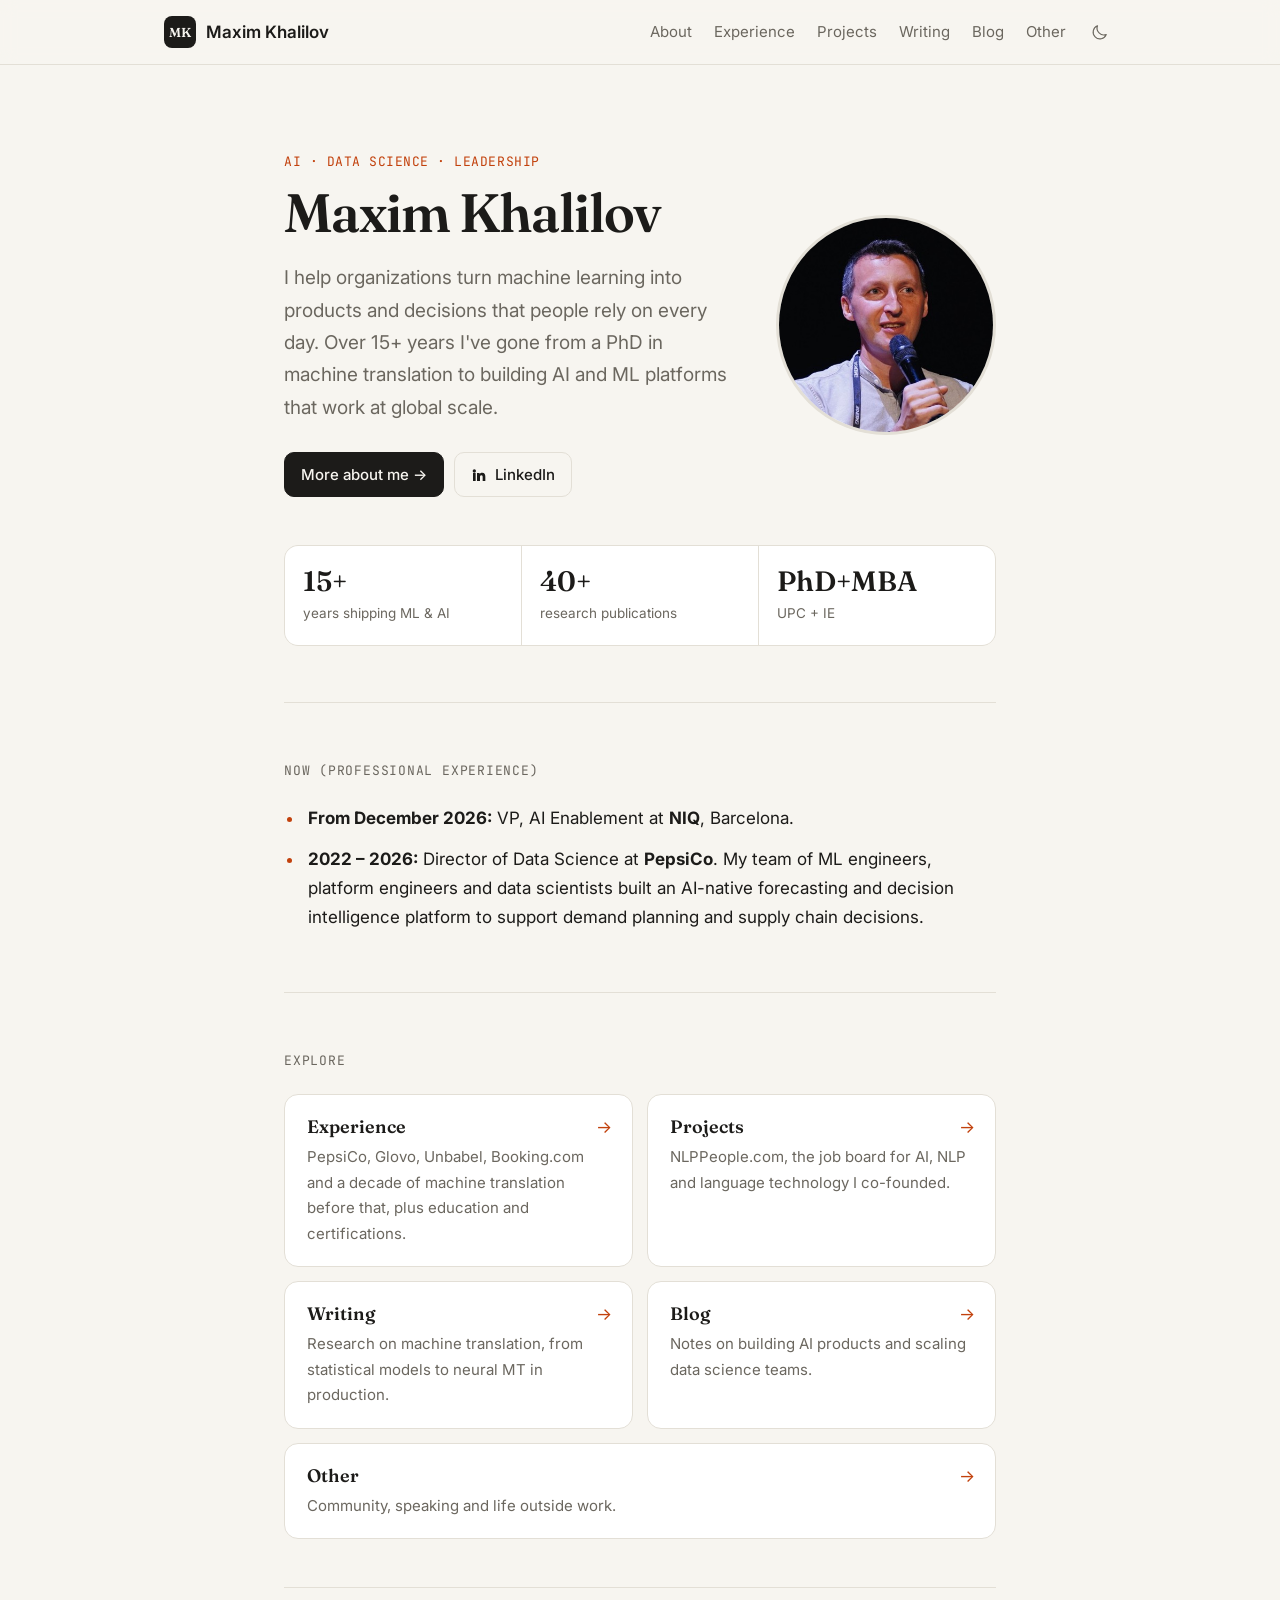
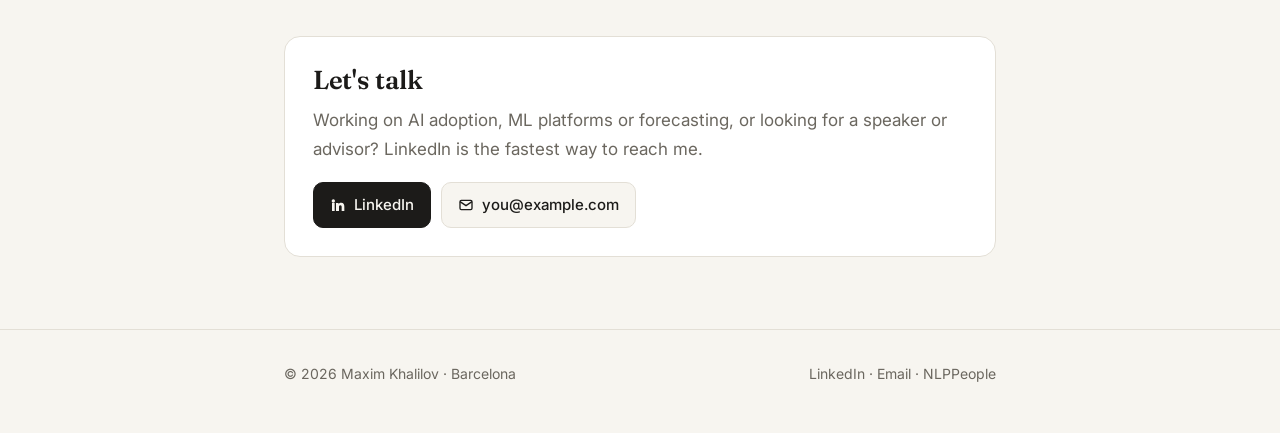
==== index.html @ 188ef1f5 "Add Blog page with menu link and home card Co-Authored-By: Claude Opus 5.5 <noreply@anthropic.com>" ====
<!DOCTYPE html>
<html lang="en">
<head>
<meta charset="utf-8">
<meta name="viewport" content="width=device-width, initial-scale=1">
<title>Maxim Khalilov | AI & Data Science</title>
<meta name="description" content="Maxim Khalilov, AI & Data Science executive in Barcelona.">
<meta property="og:title" content="Maxim Khalilov | AI & Data Science">
<meta property="og:description" content="Maxim Khalilov, AI & Data Science executive in Barcelona.">
<link rel="preconnect" href="https://fonts.googleapis.com">
<link rel="preconnect" href="https://fonts.gstatic.com" crossorigin>
<link href="https://fonts.googleapis.com/css2?family=Fraunces:ital,opsz,wght@0,9..144,400;0,9..144,600;1,9..144,400&family=Inter:wght@400;500;600&family=JetBrains+Mono&display=swap" rel="stylesheet">
<script>(function(){var p=null;try{p=localStorage.getItem("theme")}catch(e){}var d=p?p==="dark":matchMedia("(prefers-color-scheme: dark)").matches;document.documentElement.dataset.theme=d?"dark":"light"})();</script>
<link rel="stylesheet" href="style.css">
</head>
<body>
<header>
  <div class="bar">
    <a class="logo" href="index.html"><span class="mark">MK</span><span>Maxim Khalilov</span></a>
    <nav><a href="about.html">About</a><a href="experience.html">Experience</a><a href="projects.html">Projects</a><a href="writing.html">Writing</a><a href="blog.html">Blog</a><a href="other.html">Other</a></nav>
    <div class="tools">
      <button class="theme-toggle" type="button" aria-label="Switch to dark mode" title="Switch to dark mode"><svg class="moon" viewBox="0 0 24 24" width="18" height="18" aria-hidden="true"><path d="M20.3 15.3A9 9 0 0 1 8.7 3.7a9 9 0 1 0 11.6 11.6Z" fill="none" stroke="currentColor" stroke-width="1.5" stroke-linejoin="round"/></svg><svg class="sun" viewBox="0 0 24 24" width="18" height="18" aria-hidden="true"><circle cx="12" cy="12" r="4" fill="none" stroke="currentColor" stroke-width="1.5"/><path d="M12 2v2m0 16v2M2 12h2m16 0h2M4.93 4.93l1.41 1.41m11.32 11.32 1.41 1.41m0-14.14-1.41 1.41M6.34 17.66l-1.41 1.41" stroke="currentColor" stroke-width="1.5" stroke-linecap="round"/></svg></button>
      <button class="menu" aria-label="Menu" onclick="document.body.classList.toggle('open')">☰</button>
    </div>
  </div>
</header>
<main class="wrap">

<div class="hero home">
  <img class="hero-photo" src="me.jpg" alt="Maxim Khalilov speaking on stage" width="400" height="400">
  <div>
  <div class="eyebrow">AI · Data Science · Leadership</div>
  <h1>Maxim Khalilov</h1>
  <p class="lede">I help organizations turn machine learning into products and decisions that people rely on every day. Over 15+ years I've gone from a PhD in machine translation to building AI and ML platforms that work at global scale.</p>
  <div class="links" style="margin-top:28px">
    <a class="btn primary" href="about.html">More about me →</a>
    <a class="btn" href="https://www.linkedin.com/in/maximkhalilov/"><svg viewBox="0 0 24 24" fill="currentColor"><path d="M4.98 3.5a2.5 2.5 0 1 1 0 5 2.5 2.5 0 0 1 0-5zM3 9h4v12H3zM9 9h3.8v1.7h.1c.5-1 1.8-2 3.8-2 4 0 4.8 2.6 4.8 6V21h-4v-5.5c0-1.3 0-3-1.9-3s-2.1 1.4-2.1 2.9V21H9z"/></svg>LinkedIn</a>
  </div>
  </div>
</div>

<div class="stats trio">
  <div><b>15+</b><span>years shipping ML &amp; AI</span></div>
  <div><b>40+</b><span>research publications</span></div>
  <div><b>PhD+MBA</b><span>UPC + IE</span></div>
</div>

<section>
  <h2><span class="n">Now (professional experience)</span></h2>
  <ul class="now">
    <li><strong>From December 2026:</strong> VP, AI Enablement at <strong>NIQ</strong>, Barcelona.</li>
    <li><strong>2022 – 2026:</strong> Director of Data Science at <strong>PepsiCo</strong>. My team of ML engineers, platform engineers and data scientists built an AI-native forecasting and decision intelligence platform to support demand planning and supply chain decisions.</li>
  </ul>
</section>

<section>
  <h2><span class="n">Explore</span></h2>
  <div class="cards">
    <a class="card" href="experience.html"><h3>Experience</h3><p>PepsiCo, Glovo, Unbabel, Booking.com and a decade of machine translation before that, plus education and certifications.</p><span>→</span></a>
    <a class="card" href="projects.html"><h3>Projects</h3><p>NLPPeople.com, the job board for AI, NLP and language technology I co-founded.</p><span>→</span></a>
    <a class="card" href="writing.html"><h3>Writing</h3><p>Research on machine translation, from statistical models to neural MT in production.</p><span>→</span></a>
    <a class="card" href="blog.html"><h3>Blog</h3><p>Notes on building AI products and scaling data science teams.</p><span>→</span></a>
    <a class="card" href="other.html"><h3>Other</h3><p>Community, speaking and life outside work.</p><span>→</span></a>
  </div>
</section>

<section>
  <div class="cta">
    <h2>Let's talk</h2>
    <p>Working on AI adoption, ML platforms or forecasting, or looking for a speaker or advisor? LinkedIn is the fastest way to reach me.</p>
    <div class="links">
      <a class="btn primary" href="https://www.linkedin.com/in/maximkhalilov/"><svg viewBox="0 0 24 24" fill="currentColor"><path d="M4.98 3.5a2.5 2.5 0 1 1 0 5 2.5 2.5 0 0 1 0-5zM3 9h4v12H3zM9 9h3.8v1.7h.1c.5-1 1.8-2 3.8-2 4 0 4.8 2.6 4.8 6V21h-4v-5.5c0-1.3 0-3-1.9-3s-2.1 1.4-2.1 2.9V21H9z"/></svg>LinkedIn</a>
      <a class="btn" href="mailto:you@example.com"><svg viewBox="0 0 24 24" fill="none" stroke="currentColor" stroke-width="2"><rect x="3" y="5" width="18" height="14" rx="2"/><path d="m3 7 9 6 9-6"/></svg>you@example.com</a>
    </div>
  </div>
</section>

</main>
<footer>
  <div class="wrap foot">
    <span>© 2026 Maxim Khalilov · Barcelona</span>
    <span><a href="https://www.linkedin.com/in/maximkhalilov/">LinkedIn</a> · <a href="mailto:you@example.com">Email</a> · <a href="https://www.nlppeople.com/">NLPPeople</a></span>
  </div>
</footer>
<script src="theme.js"></script>
</body>
</html>
---- style.css ----
:root{
  --bg:#f7f5f0; --ink:#1c1b19; --muted:#6b675f; --line:#e3dfd6;
  --accent:#c2410c; --card:#ffffff;
  --serif:"Fraunces",Georgia,serif; --sans:"Inter",system-ui,sans-serif; --mono:"JetBrains Mono",ui-monospace,monospace;
}
/* dark theme: explicit choice via data-theme, system setting as no-JS fallback */
:root[data-theme="dark"]{ --bg:#141412; --ink:#ece9e2; --muted:#9b968c; --line:#2b2a26; --accent:#fb923c; --card:#1c1b19; }
@media (prefers-color-scheme:dark){
  :root:not([data-theme]){ --bg:#141412; --ink:#ece9e2; --muted:#9b968c; --line:#2b2a26; --accent:#fb923c; --card:#1c1b19; }
}
*{box-sizing:border-box}
body{margin:0;background:var(--bg);color:var(--ink);font:17px/1.7 var(--sans);-webkit-font-smoothing:antialiased}
a{color:inherit;text-decoration-color:var(--accent);text-underline-offset:3px;text-decoration-thickness:1.5px}
a:hover{color:var(--accent)}
.wrap{max-width:760px;margin:0 auto;padding:0 24px}

/* header */
header{position:sticky;top:0;z-index:5;background:color-mix(in srgb,var(--bg) 88%,transparent);backdrop-filter:blur(8px);border-bottom:1px solid var(--line)}
.bar{display:flex;align-items:center;justify-content:space-between;height:64px;max-width:1000px;margin:0 auto;padding:0 24px}
.logo{display:flex;align-items:center;gap:10px;text-decoration:none;font-weight:600}
.mark{width:32px;height:32px;border-radius:8px;background:var(--ink);color:var(--bg);display:grid;place-items:center;font:600 13px var(--serif)}
nav{display:flex;gap:22px;font-size:15px}
nav a{text-decoration:none;color:var(--muted)}
nav a:hover,nav a[aria-current]{color:var(--ink)}
nav a[aria-current]{text-decoration:underline;text-decoration-color:var(--accent)}
.bar nav{margin-left:auto}
.tools{display:flex;align-items:center;gap:8px;margin-left:18px}
.theme-toggle{width:32px;height:32px;display:grid;place-items:center;padding:0;background:none;border:0;color:var(--muted);cursor:pointer;visibility:hidden;-webkit-tap-highlight-color:transparent}
.has-js .theme-toggle{visibility:visible}
.theme-toggle:hover{color:var(--ink)}
.theme-toggle .sun{display:none}
[data-theme="dark"] .theme-toggle .sun{display:block}
[data-theme="dark"] .theme-toggle .moon{display:none}
.menu{display:none;background:none;border:1px solid var(--line);border-radius:8px;color:var(--ink);font-size:18px;padding:2px 10px;cursor:pointer}
@media (max-width:760px){
  .menu{display:block}
  .tools{margin-left:auto}
  nav{display:none;position:absolute;top:64px;left:0;right:0;flex-direction:column;gap:0;background:var(--bg);border-bottom:1px solid var(--line);padding:8px 24px 16px}
  nav a{padding:8px 0}
  body.open nav{display:flex}
}

/* hero */
.hero{padding:88px 0 48px}
.hero.small{padding:72px 0 24px}
.eyebrow{font:13px var(--mono);color:var(--accent);letter-spacing:.04em;text-transform:uppercase}
h1{font:600 clamp(36px,6vw,54px)/1.08 var(--serif);letter-spacing:-.02em;margin:14px 0 20px}
h1 em{font-style:italic;font-weight:400;color:var(--accent)}
.hero.home{display:grid;grid-template-columns:1fr 220px;gap:48px;align-items:center}
.hero.home > div{grid-row:1}
.hero-photo{grid-column:2;grid-row:1;width:220px;height:220px;border-radius:50%;object-fit:cover;border:3px solid var(--line)}
@media (max-width:720px){
  .hero.home{grid-template-columns:1fr;gap:24px;padding-top:48px}
  .hero.home > div{grid-row:2}
  .hero-photo{grid-column:1;width:140px;height:140px}
}
.lede{font-size:19px;color:var(--muted);max-width:580px;margin:0}

section{padding:48px 0;border-top:1px solid var(--line)}
section.first{border-top:0;padding-top:16px}
h2{font:600 26px/1.2 var(--serif);margin:0 0 22px;letter-spacing:-.01em}
h2 .n{font:13px var(--mono);color:var(--muted);text-transform:uppercase;letter-spacing:.06em}
.sub{font-size:14.5px;color:var(--muted)}
.prose p{margin:0 0 16px}
.note{font:12px var(--mono);color:var(--muted);margin:18px 0 0}

/* stats */
.stats{display:grid;grid-template-columns:repeat(4,1fr);gap:1px;background:var(--line);border:1px solid var(--line);border-radius:14px;overflow:hidden;margin-bottom:56px}
.stats div{background:var(--card);padding:18px}
.stats b{display:block;font:600 28px var(--serif)}
.stats span{font-size:13.5px;color:var(--muted)}
.stats.compact{grid-template-columns:repeat(3,1fr);margin:24px 0}
.stats.trio{grid-template-columns:repeat(3,1fr)}
@media (max-width:620px){ .stats{grid-template-columns:repeat(2,1fr)} .stats.compact{grid-template-columns:1fr 1fr 1fr} .stats.compact b{font-size:22px} .stats.trio{grid-template-columns:1fr 1fr 1fr} .stats.trio b{font-size:22px} }

.now{margin:0;padding-left:1.2em}
.now li{margin:0 0 12px;padding-left:.2em}
.now li::marker{color:var(--accent)}

/* cards */
.cards{display:grid;grid-template-columns:1fr 1fr;gap:14px}
.card{position:relative;display:block;text-decoration:none;background:var(--card);border:1px solid var(--line);border-radius:14px;padding:20px 22px;transition:border-color .15s,transform .15s}
.card:hover{border-color:var(--accent);transform:translateY(-2px);color:inherit}
.card h3{margin:0 0 6px;font:600 18px var(--serif)}
.card p{margin:0;color:var(--muted);font-size:15px}
.card span{position:absolute;top:18px;right:20px;color:var(--accent)}
.cards > .card:last-child:nth-child(odd){grid-column:1/-1}
@media (max-width:620px){ .cards{grid-template-columns:1fr} }

/* quotes */
.quotes{display:grid;gap:16px}
blockquote{margin:0;padding:4px 0 4px 20px;border-left:3px solid var(--accent);font:400 19px/1.5 var(--serif);font-style:italic}
cite{display:block;margin-top:8px;font:13px var(--sans);font-style:normal;color:var(--muted)}

/* about */
.about{display:grid;grid-template-columns:160px 1fr;gap:36px;align-items:start}
.portrait{width:160px;aspect-ratio:1;border-radius:16px;background:linear-gradient(135deg,var(--accent),#7c2d12);display:grid;place-items:center;color:#fff;font:600 48px var(--serif);overflow:hidden}
.portrait img{width:100%;height:100%;object-fit:cover}
@media (max-width:620px){ .about{grid-template-columns:1fr} }
.chips{display:flex;flex-wrap:wrap;gap:8px}
.chips span{font-size:14px;border:1px solid var(--line);background:var(--card);border-radius:999px;padding:5px 13px}

/* timeline list */
.list{list-style:none;padding:0;margin:0}
.list li{display:grid;grid-template-columns:130px 1fr;gap:22px;padding:18px 0;border-bottom:1px dashed var(--line)}
.list li:last-child{border-bottom:0}
.list .meta{font:13px/1.9 var(--mono);color:var(--muted)}
.list h3{font:600 17px/1.4 var(--sans);margin:0 0 2px}
.list p{margin:6px 0 0;color:var(--muted);font-size:15.5px}
@media (max-width:620px){ .list li{grid-template-columns:1fr;gap:2px} }

/* project */
.project{background:var(--card);border:1px solid var(--line);border-radius:18px;padding:28px}
.project-top{display:flex;align-items:center;gap:16px;flex-wrap:wrap;margin-bottom:20px}
.plogo{width:56px;height:56px;border-radius:12px;background:var(--ink);color:var(--bg);display:grid;place-items:center;font:600 15px var(--mono)}
.project .stats{margin:20px 0 24px}
.project .stats div{background:var(--bg)}
.pill{display:inline-flex;align-items:center;gap:7px;font:12px var(--mono);text-transform:uppercase;letter-spacing:.05em;color:var(--accent);border:1px solid color-mix(in srgb,var(--accent) 40%,transparent);border-radius:999px;padding:4px 12px}
.pill::before{content:"";width:6px;height:6px;border-radius:50%;background:var(--accent)}
.grid3{display:grid;grid-template-columns:repeat(3,1fr);gap:20px}
.grid3 h3{font:600 16px var(--sans);margin:0 0 6px}
.grid3 p{margin:0;font-size:14.5px;color:var(--muted)}
@media (max-width:680px){ .grid3{grid-template-columns:1fr} }
.placeholder{border:1.5px dashed var(--line);border-radius:14px;padding:22px;text-align:center;color:var(--muted);font-size:15px}

/* certs */
.certs{display:grid;grid-template-columns:1fr 1fr;gap:14px}
.cert{display:flex;gap:14px;align-items:center;background:var(--card);border:1px solid var(--line);border-radius:14px;padding:16px}
.cert h3{margin:0;font:600 15.5px/1.35 var(--sans)}
.cert p{margin:2px 0 0;font-size:13.5px;color:var(--muted)}
.issuer{flex:none;width:46px;height:46px;border-radius:10px;display:grid;place-items:center;font:600 12px var(--mono);background:var(--line);color:var(--ink)}
.issuer.aws{background:#232f3e;color:#ff9900}
.issuer.gcp{background:#e8f0fe;color:#1a73e8}
.cert.more{border-style:dashed;background:transparent}
@media (max-width:620px){ .certs{grid-template-columns:1fr} }

/* buttons & cta */
.cta{background:var(--card);border:1px solid var(--line);border-radius:16px;padding:28px}
.cta h2{margin-bottom:10px}
.cta p{margin:0 0 18px;color:var(--muted)}
.links{display:flex;flex-wrap:wrap;gap:10px}
.btn{display:inline-flex;align-items:center;gap:8px;text-decoration:none;font-size:15px;font-weight:500;padding:9px 16px;border-radius:10px;border:1px solid var(--line);background:var(--bg);white-space:nowrap}
.btn.primary{background:var(--ink);color:var(--bg);border-color:var(--ink)}
.btn.primary:hover{color:var(--bg);opacity:.9}
.btn svg{width:16px;height:16px}

footer{border-top:1px solid var(--line);padding:32px 0 48px;font-size:14px;color:var(--muted);margin-top:24px}
.foot{display:flex;justify-content:space-between;flex-wrap:wrap;gap:12px}
footer a{text-decoration:none}
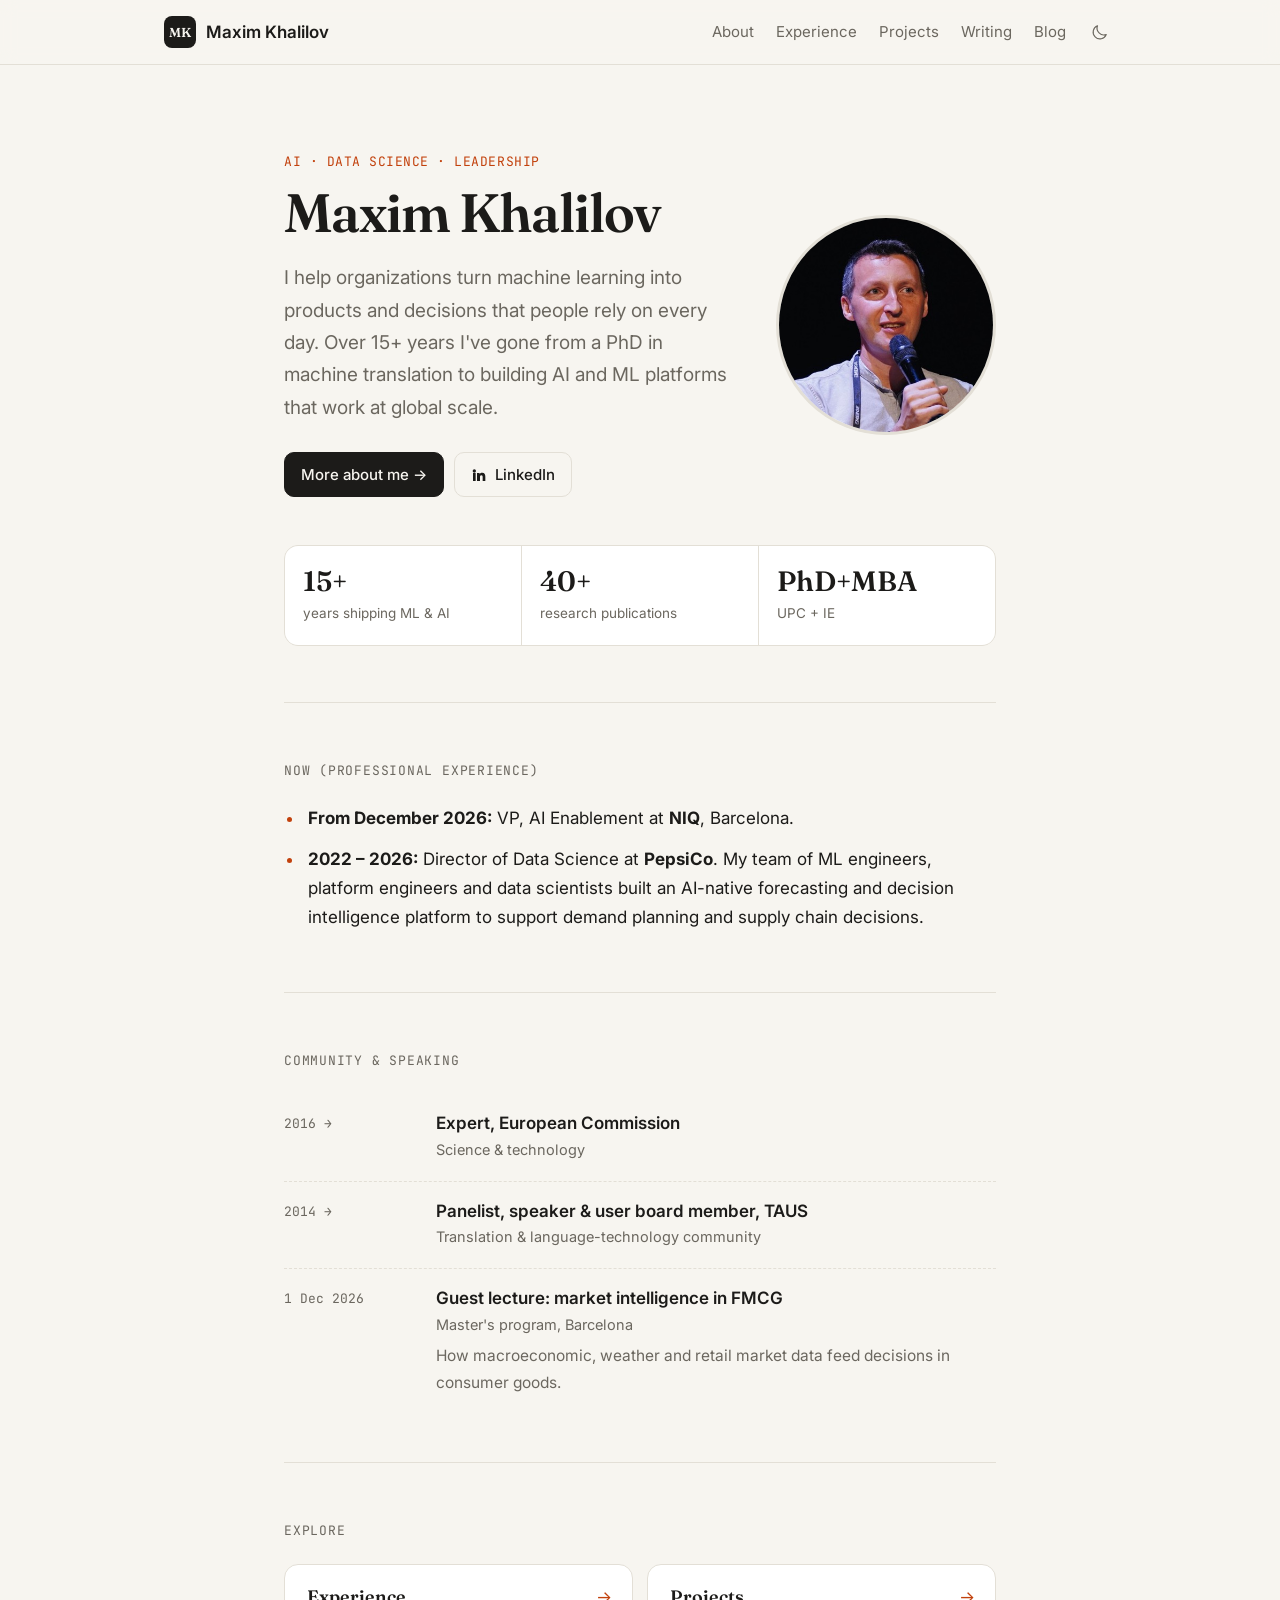
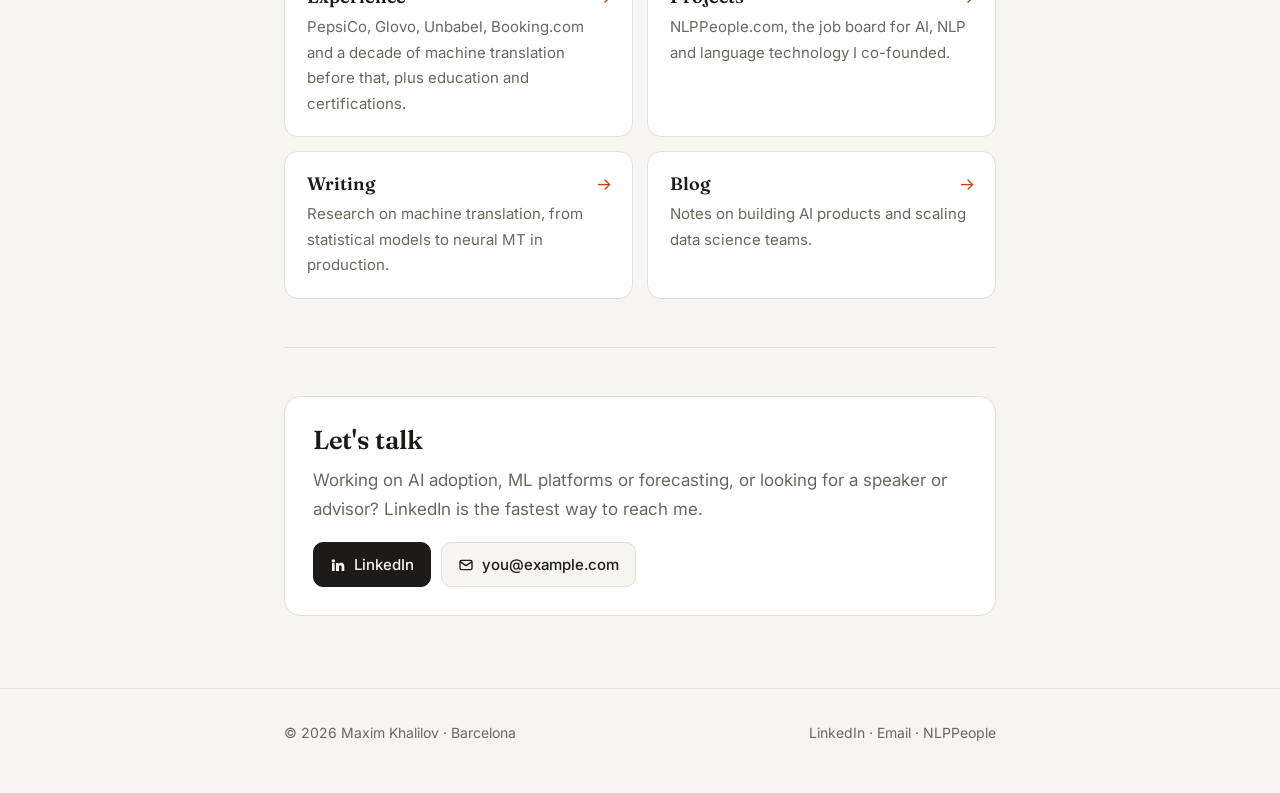
==== commit 5c33a401: "Remove Other page; move Community & speaking to home page Co-Authored-By: Claude Opus 5.5 <noreply@a" ====
--- a/index.html
+++ b/index.html
@@ -17,7 +17,7 @@
 <header>
   <div class="bar">
     <a class="logo" href="index.html"><span class="mark">MK</span><span>Maxim Khalilov</span></a>
-    <nav><a href="about.html">About</a><a href="experience.html">Experience</a><a href="projects.html">Projects</a><a href="writing.html">Writing</a><a href="blog.html">Blog</a><a href="other.html">Other</a></nav>
+    <nav><a href="about.html">About</a><a href="experience.html">Experience</a><a href="projects.html">Projects</a><a href="writing.html">Writing</a><a href="blog.html">Blog</a></nav>
     <div class="tools">
       <button class="theme-toggle" type="button" aria-label="Switch to dark mode" title="Switch to dark mode"><svg class="moon" viewBox="0 0 24 24" width="18" height="18" aria-hidden="true"><path d="M20.3 15.3A9 9 0 0 1 8.7 3.7a9 9 0 1 0 11.6 11.6Z" fill="none" stroke="currentColor" stroke-width="1.5" stroke-linejoin="round"/></svg><svg class="sun" viewBox="0 0 24 24" width="18" height="18" aria-hidden="true"><circle cx="12" cy="12" r="4" fill="none" stroke="currentColor" stroke-width="1.5"/><path d="M12 2v2m0 16v2M2 12h2m16 0h2M4.93 4.93l1.41 1.41m11.32 11.32 1.41 1.41m0-14.14-1.41 1.41M6.34 17.66l-1.41 1.41" stroke="currentColor" stroke-width="1.5" stroke-linecap="round"/></svg></button>
       <button class="menu" aria-label="Menu" onclick="document.body.classList.toggle('open')">☰</button>
@@ -54,13 +54,17 @@
 </section>
 
 <section>
+  <h2><span class="n">Community &amp; speaking</span></h2>
+  <ul class="list"><li><div class="meta">2016 →</div><div><h3>Expert, European Commission</h3><div class="sub">Science &amp; technology</div></div></li><li><div class="meta">2014 →</div><div><h3>Panelist, speaker &amp; user board member, TAUS</h3><div class="sub">Translation &amp; language-technology community</div></div></li><li><div class="meta">1 Dec 2026</div><div><h3>Guest lecture: market intelligence in FMCG</h3><div class="sub">Master's program, Barcelona</div><p>How macroeconomic, weather and retail market data feed decisions in consumer goods.</p></div></li></ul>
+</section>
+
+<section>
   <h2><span class="n">Explore</span></h2>
   <div class="cards">
     <a class="card" href="experience.html"><h3>Experience</h3><p>PepsiCo, Glovo, Unbabel, Booking.com and a decade of machine translation before that, plus education and certifications.</p><span>→</span></a>
     <a class="card" href="projects.html"><h3>Projects</h3><p>NLPPeople.com, the job board for AI, NLP and language technology I co-founded.</p><span>→</span></a>
     <a class="card" href="writing.html"><h3>Writing</h3><p>Research on machine translation, from statistical models to neural MT in production.</p><span>→</span></a>
     <a class="card" href="blog.html"><h3>Blog</h3><p>Notes on building AI products and scaling data science teams.</p><span>→</span></a>
-    <a class="card" href="other.html"><h3>Other</h3><p>Community, speaking and life outside work.</p><span>→</span></a>
   </div>
 </section>
 
--- a/style.css
+++ b/style.css
@@ -147,3 +147,33 @@
 footer{border-top:1px solid var(--line);padding:32px 0 48px;font-size:14px;color:var(--muted);margin-top:24px}
 .foot{display:flex;justify-content:space-between;flex-wrap:wrap;gap:12px}
 footer a{text-decoration:none}
+
+/* blog */
+.posts h3 a{text-decoration:none}
+.posts h3 a:hover{color:var(--accent)}
+.eyebrow a{color:inherit;text-decoration:none}
+.eyebrow a:hover{text-decoration:underline}
+.chess{margin:8px 0 48px}
+.board{display:grid;grid-template-columns:repeat(8,1fr);width:min(100%,480px);aspect-ratio:1;margin:0 auto;border:8px solid #2a2622;border-radius:4px;box-shadow:0 12px 32px rgba(0,0,0,.25)}
+.sq{display:grid;place-items:center;overflow:hidden}
+.sq.l{background:#e8d9b8}
+.sq.d{background:#a3815a}
+.sq.hl{background:#cf9b4f}
+.pc{font:clamp(22px,7.6vw,46px)/1 "Segoe UI Symbol","Apple Symbols","DejaVu Sans",serif}
+.pc.b{color:#1c1a17;text-shadow:0 1px 0 rgba(255,255,255,.25)}
+.pc.w{color:#fbf8f1;-webkit-text-stroke:1px #2a2622;text-shadow:0 1px 1px rgba(0,0,0,.35)}
+.chess figcaption{width:min(100%,480px);margin:14px auto 0;text-align:center}
+.moves{font:12.5px/1.6 var(--mono);color:var(--muted)}
+.moves b{color:var(--accent);font-weight:600}
+.pill.novelty{margin-top:10px}
+.pill.novelty::before{display:none}
+.chess figcaption p{font:400 18px/1.55 var(--serif);text-align:left;margin:18px 0 0}
+.post-body p{font-size:18px}
+.post-foot{margin:32px 0 0;font-size:15px}
+.linkcard{display:flex;flex-direction:column;gap:4px;margin:4px 0 0;padding:18px 20px;border:1px solid var(--line);border-radius:14px;background:var(--card);text-decoration:none;transition:border-color .15s}
+.linkcard:hover{border-color:var(--accent);color:inherit}
+.linkcard-title{font:600 18px/1.35 var(--serif)}
+.linkcard-host{font-size:14px;color:var(--muted)}
+.post-body ul{margin:0 0 16px;padding-left:1.2em}
+.post-body li{margin:0 0 8px;font-size:18px}
+.post-body li::marker{color:var(--accent)}
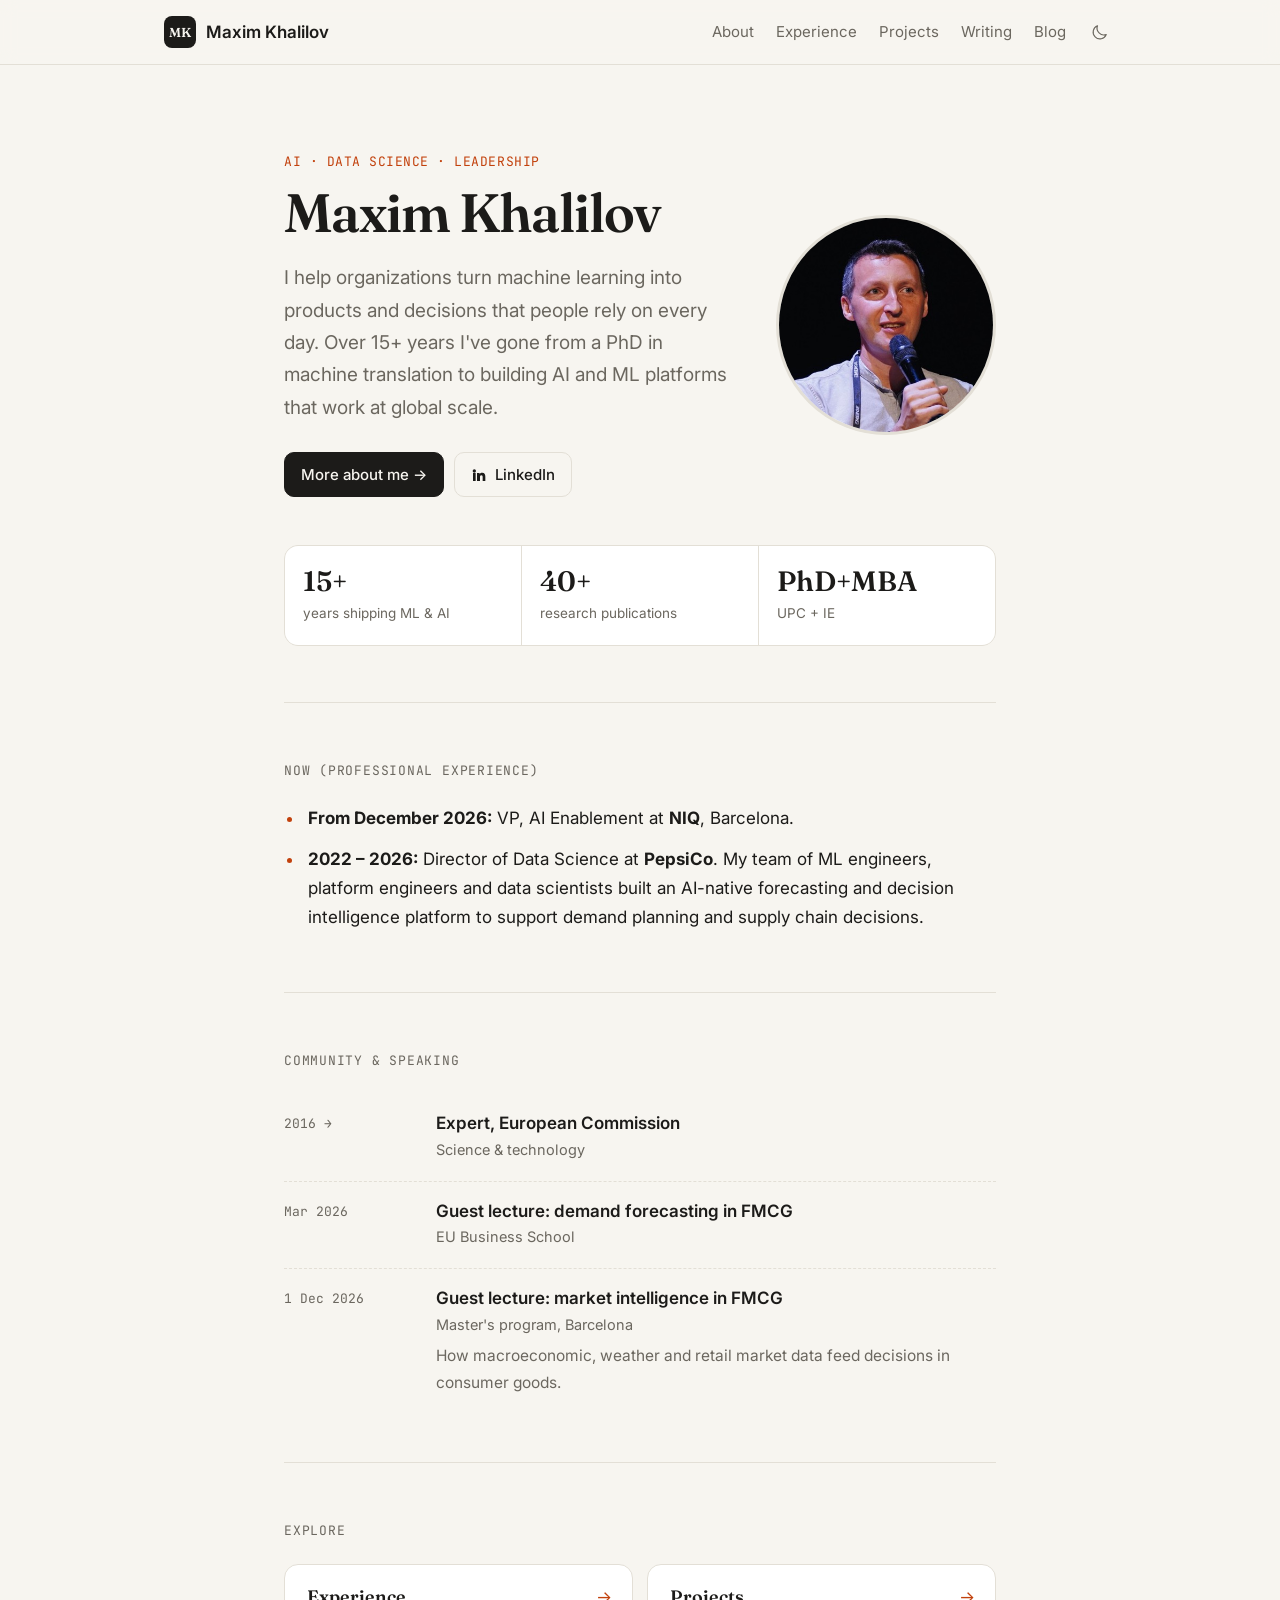
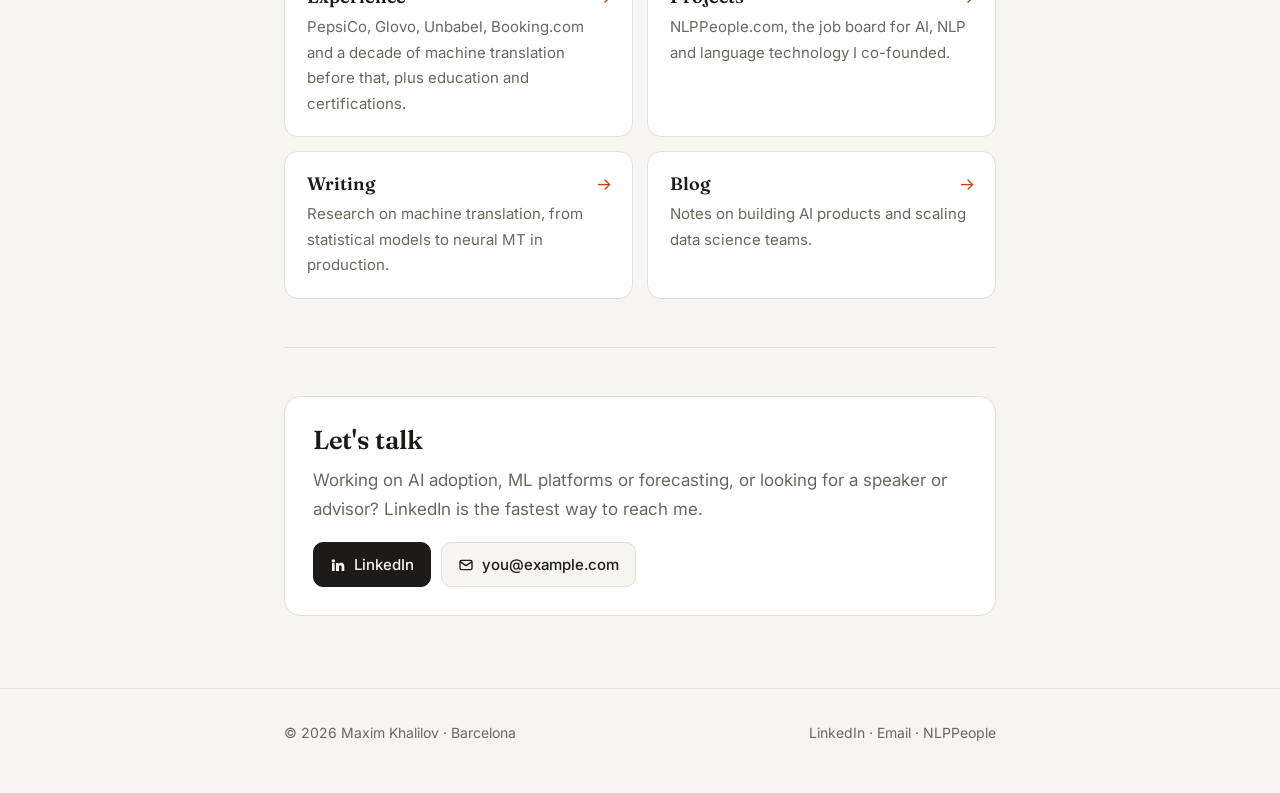
==== commit 9deda2d0: "Add earlier education, update speaking list and Blog heading - Education: Macquarie University inter" ====
--- a/index.html
+++ b/index.html
@@ -55,7 +55,7 @@
 
 <section>
   <h2><span class="n">Community &amp; speaking</span></h2>
-  <ul class="list"><li><div class="meta">2016 →</div><div><h3>Expert, European Commission</h3><div class="sub">Science &amp; technology</div></div></li><li><div class="meta">2014 →</div><div><h3>Panelist, speaker &amp; user board member, TAUS</h3><div class="sub">Translation &amp; language-technology community</div></div></li><li><div class="meta">1 Dec 2026</div><div><h3>Guest lecture: market intelligence in FMCG</h3><div class="sub">Master's program, Barcelona</div><p>How macroeconomic, weather and retail market data feed decisions in consumer goods.</p></div></li></ul>
+  <ul class="list"><li><div class="meta">2016 →</div><div><h3>Expert, European Commission</h3><div class="sub">Science &amp; technology</div></div></li><li><div class="meta">Mar 2026</div><div><h3>Guest lecture: demand forecasting in FMCG</h3><div class="sub">EU Business School</div></div></li><li><div class="meta">1 Dec 2026</div><div><h3>Guest lecture: market intelligence in FMCG</h3><div class="sub">Master's program, Barcelona</div><p>How macroeconomic, weather and retail market data feed decisions in consumer goods.</p></div></li></ul>
 </section>
 
 <section>
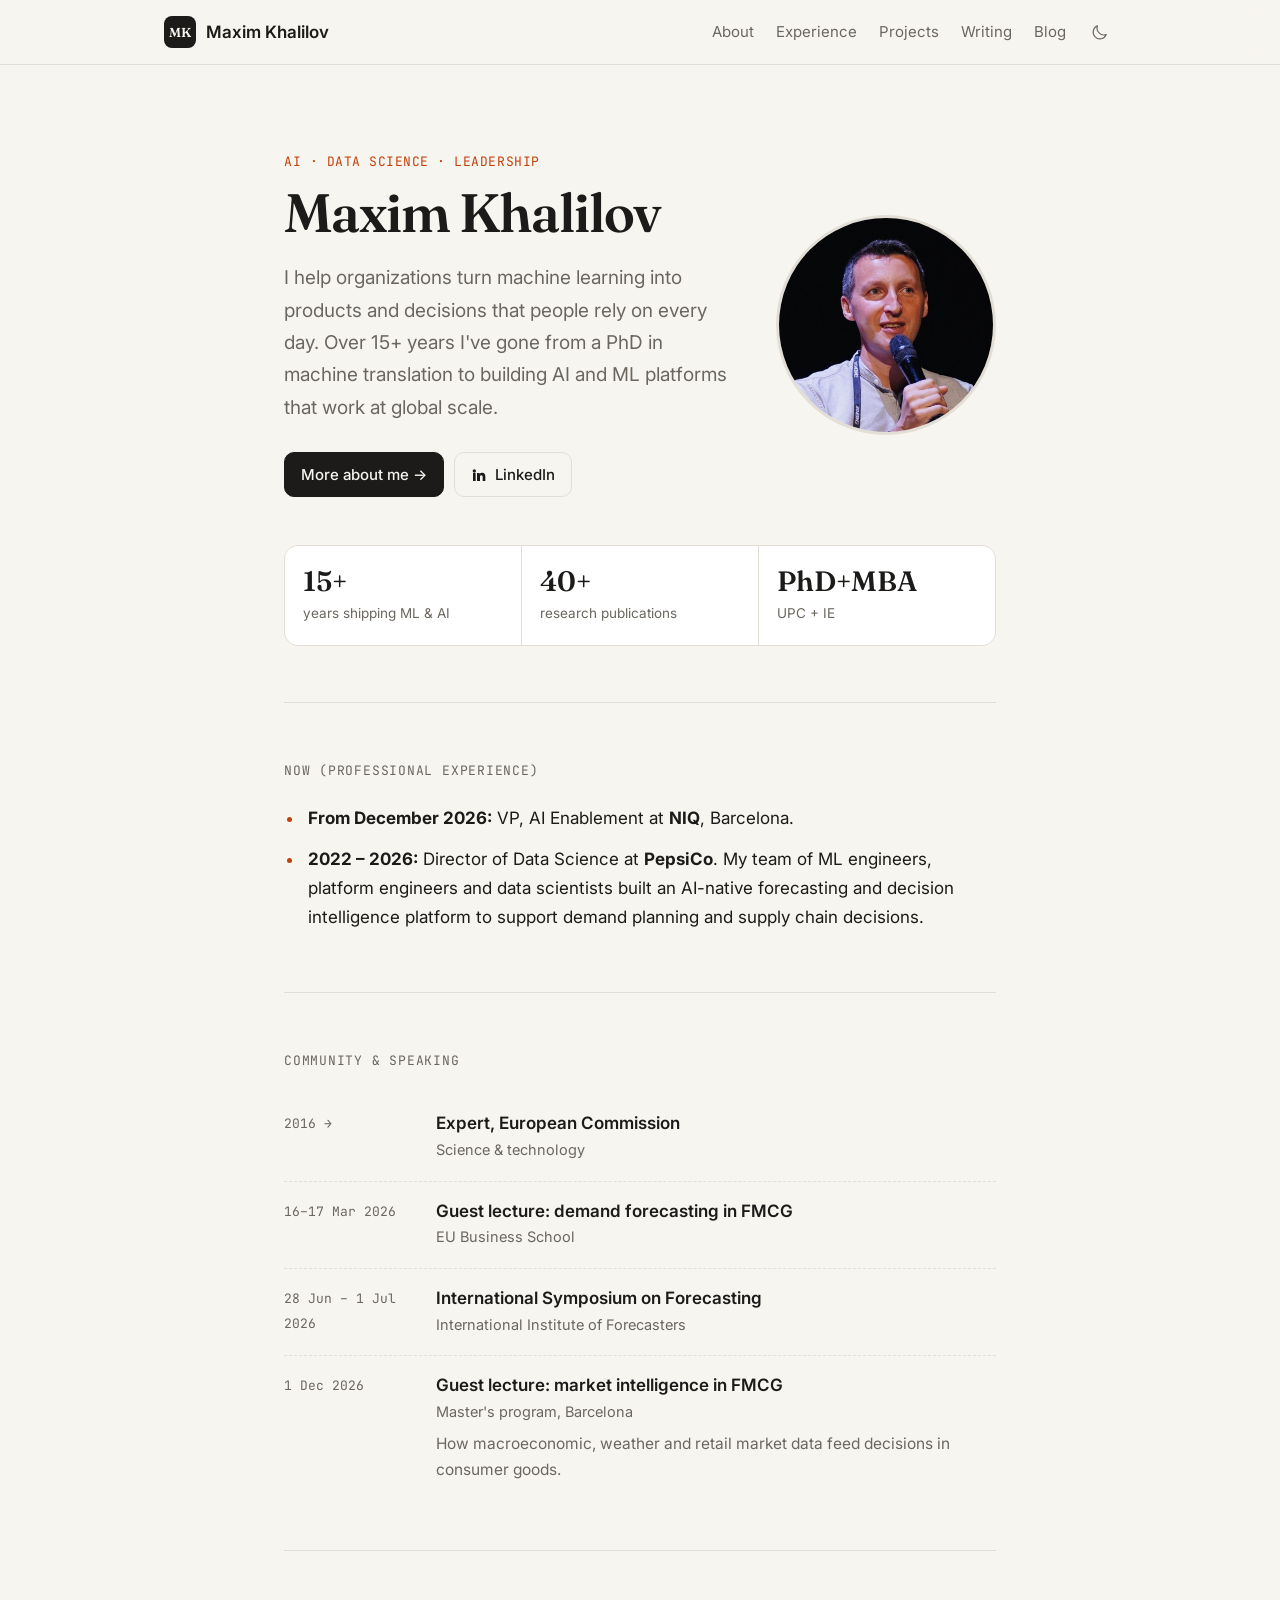
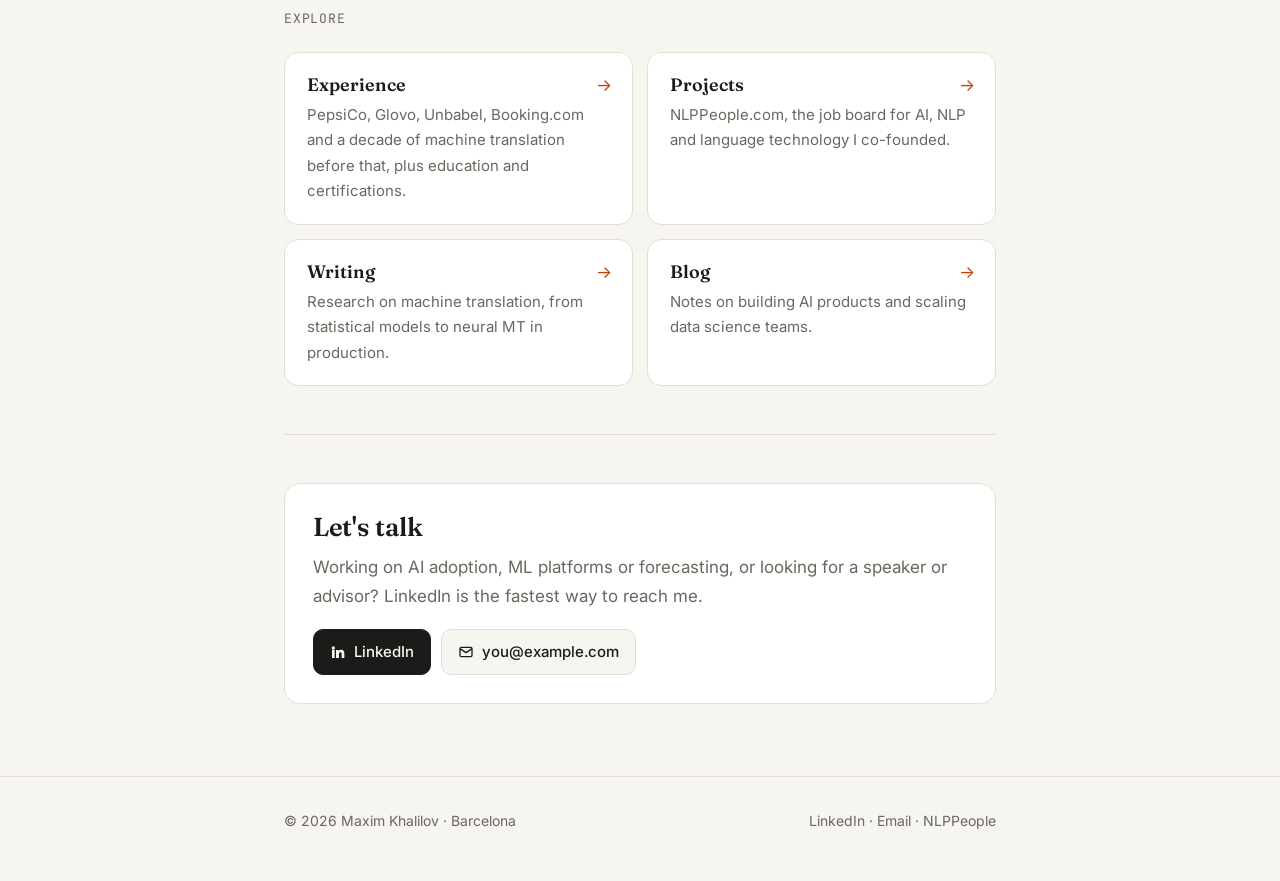
==== commit f7e43de1: "Speaking: exact EU Business School dates, add ISF 2026 Co-Authored-By: Claude Opus 5.5 <noreply@anth" ====
--- a/index.html
+++ b/index.html
@@ -55,7 +55,7 @@
 
 <section>
   <h2><span class="n">Community &amp; speaking</span></h2>
-  <ul class="list"><li><div class="meta">2016 →</div><div><h3>Expert, European Commission</h3><div class="sub">Science &amp; technology</div></div></li><li><div class="meta">Mar 2026</div><div><h3>Guest lecture: demand forecasting in FMCG</h3><div class="sub">EU Business School</div></div></li><li><div class="meta">1 Dec 2026</div><div><h3>Guest lecture: market intelligence in FMCG</h3><div class="sub">Master's program, Barcelona</div><p>How macroeconomic, weather and retail market data feed decisions in consumer goods.</p></div></li></ul>
+  <ul class="list"><li><div class="meta">2016 →</div><div><h3>Expert, European Commission</h3><div class="sub">Science &amp; technology</div></div></li><li><div class="meta">16–17 Mar 2026</div><div><h3>Guest lecture: demand forecasting in FMCG</h3><div class="sub">EU Business School</div></div></li><li><div class="meta">28 Jun – 1 Jul 2026</div><div><h3>International Symposium on Forecasting</h3><div class="sub">International Institute of Forecasters</div></div></li><li><div class="meta">1 Dec 2026</div><div><h3>Guest lecture: market intelligence in FMCG</h3><div class="sub">Master's program, Barcelona</div><p>How macroeconomic, weather and retail market data feed decisions in consumer goods.</p></div></li></ul>
 </section>
 
 <section>
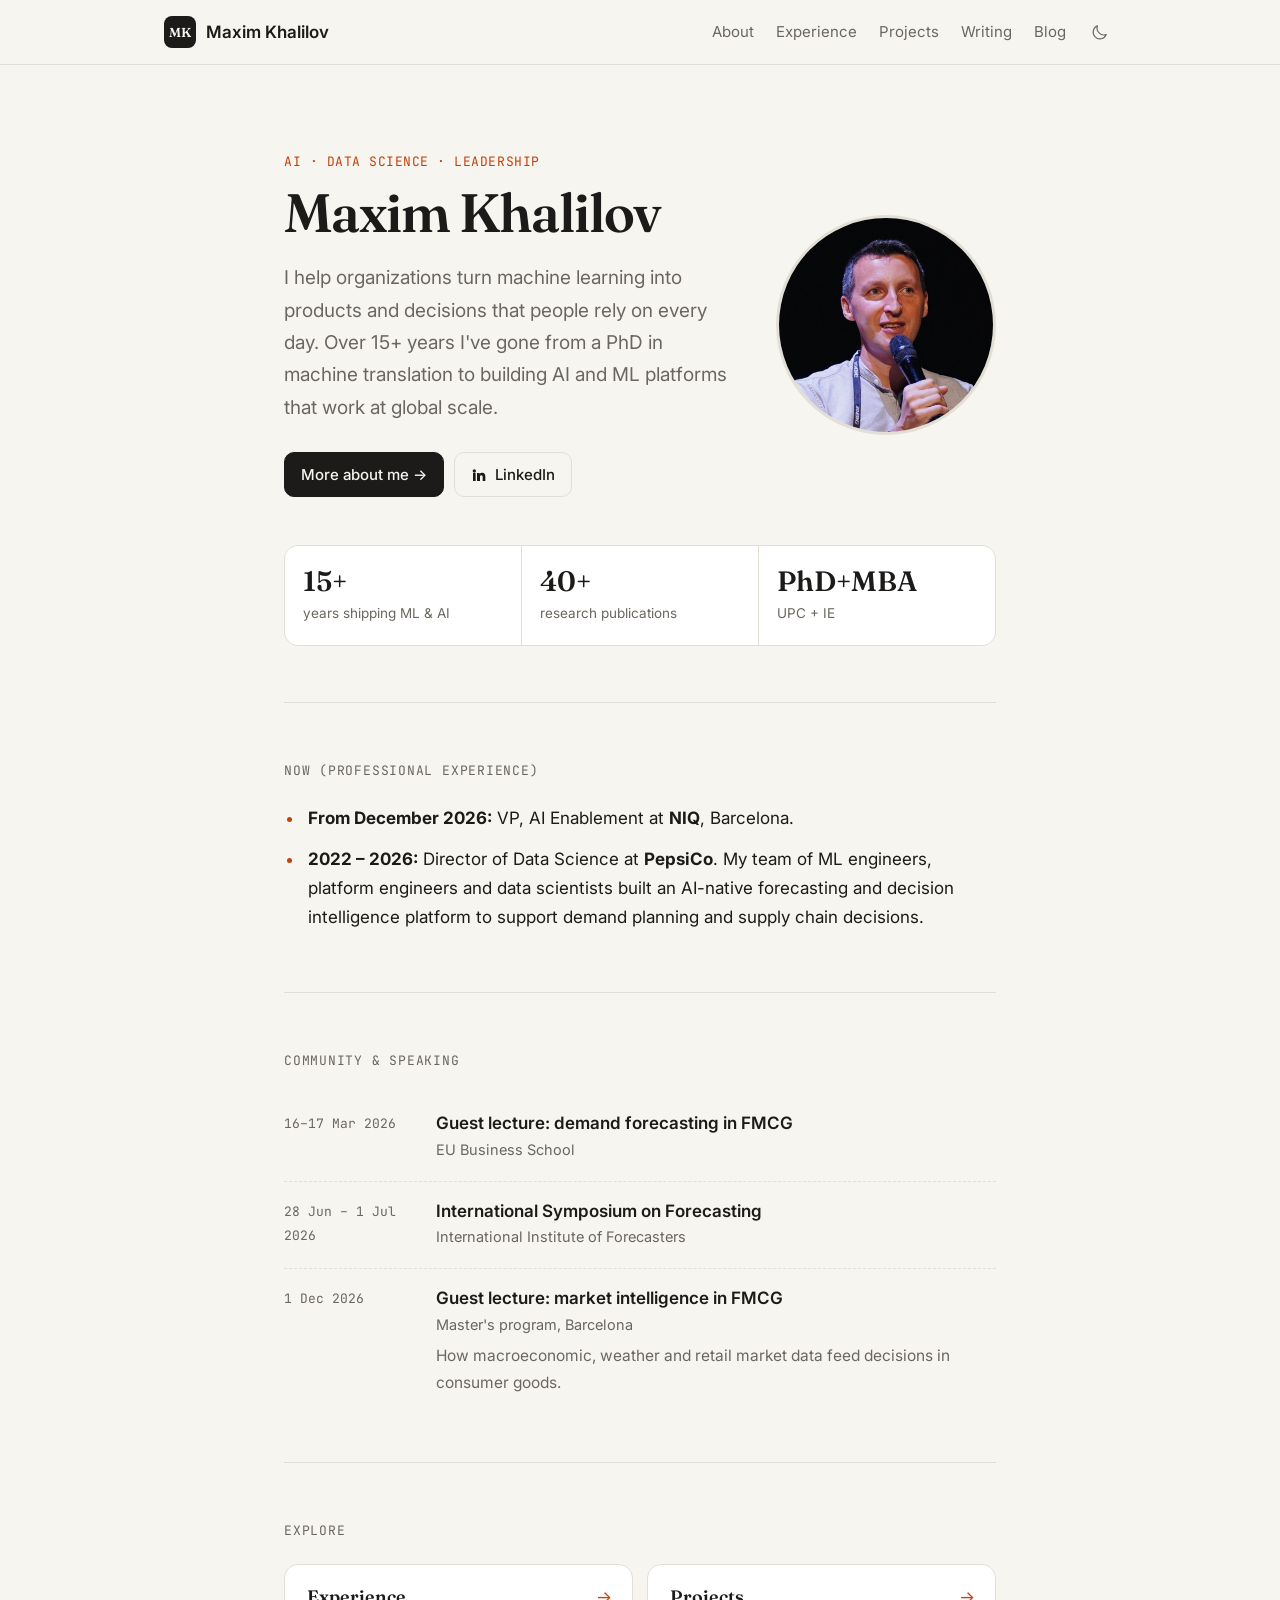
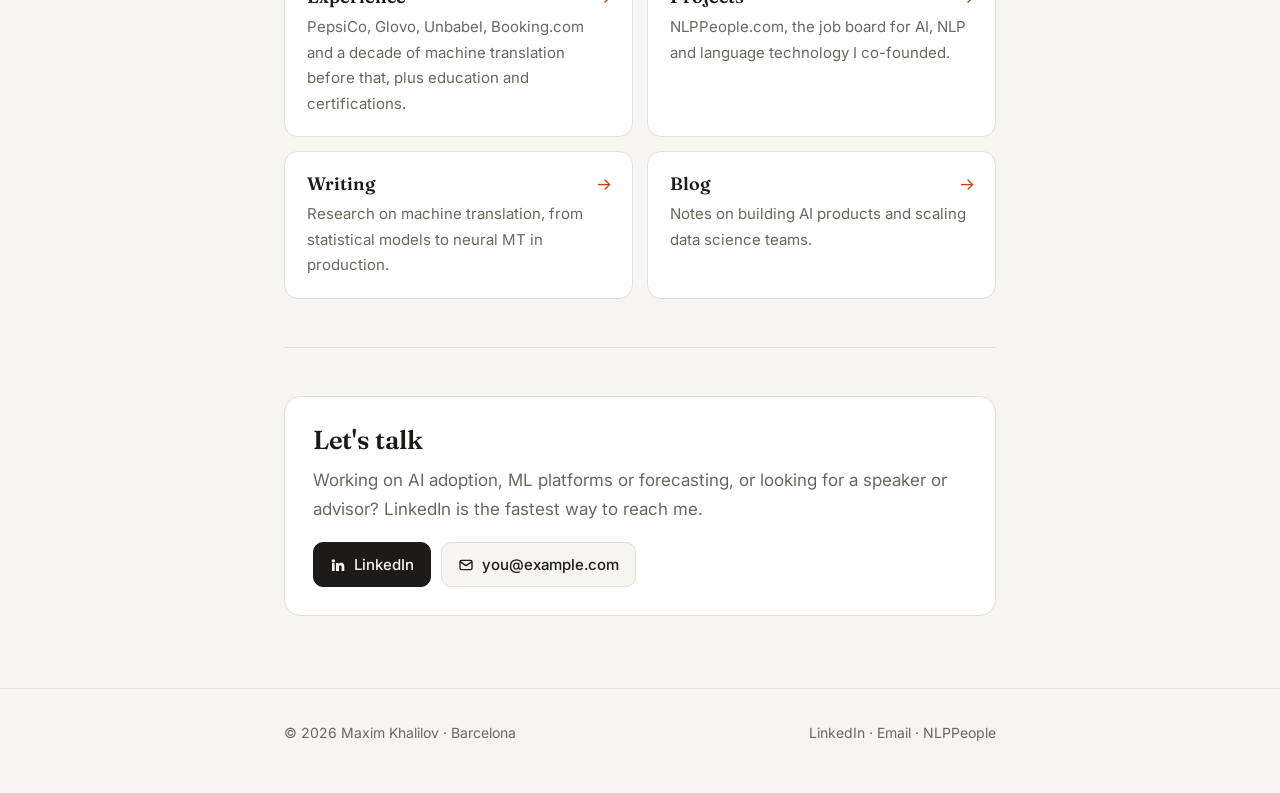
==== commit 880c880f: "Speaking: remove European Commission entry Co-Authored-By: Claude Opus 5.5 <noreply@anthropic.com>" ====
--- a/index.html
+++ b/index.html
@@ -55,7 +55,7 @@
 
 <section>
   <h2><span class="n">Community &amp; speaking</span></h2>
-  <ul class="list"><li><div class="meta">2016 →</div><div><h3>Expert, European Commission</h3><div class="sub">Science &amp; technology</div></div></li><li><div class="meta">16–17 Mar 2026</div><div><h3>Guest lecture: demand forecasting in FMCG</h3><div class="sub">EU Business School</div></div></li><li><div class="meta">28 Jun – 1 Jul 2026</div><div><h3>International Symposium on Forecasting</h3><div class="sub">International Institute of Forecasters</div></div></li><li><div class="meta">1 Dec 2026</div><div><h3>Guest lecture: market intelligence in FMCG</h3><div class="sub">Master's program, Barcelona</div><p>How macroeconomic, weather and retail market data feed decisions in consumer goods.</p></div></li></ul>
+  <ul class="list"><li><div class="meta">16–17 Mar 2026</div><div><h3>Guest lecture: demand forecasting in FMCG</h3><div class="sub">EU Business School</div></div></li><li><div class="meta">28 Jun – 1 Jul 2026</div><div><h3>International Symposium on Forecasting</h3><div class="sub">International Institute of Forecasters</div></div></li><li><div class="meta">1 Dec 2026</div><div><h3>Guest lecture: market intelligence in FMCG</h3><div class="sub">Master's program, Barcelona</div><p>How macroeconomic, weather and retail market data feed decisions in consumer goods.</p></div></li></ul>
 </section>
 
 <section>
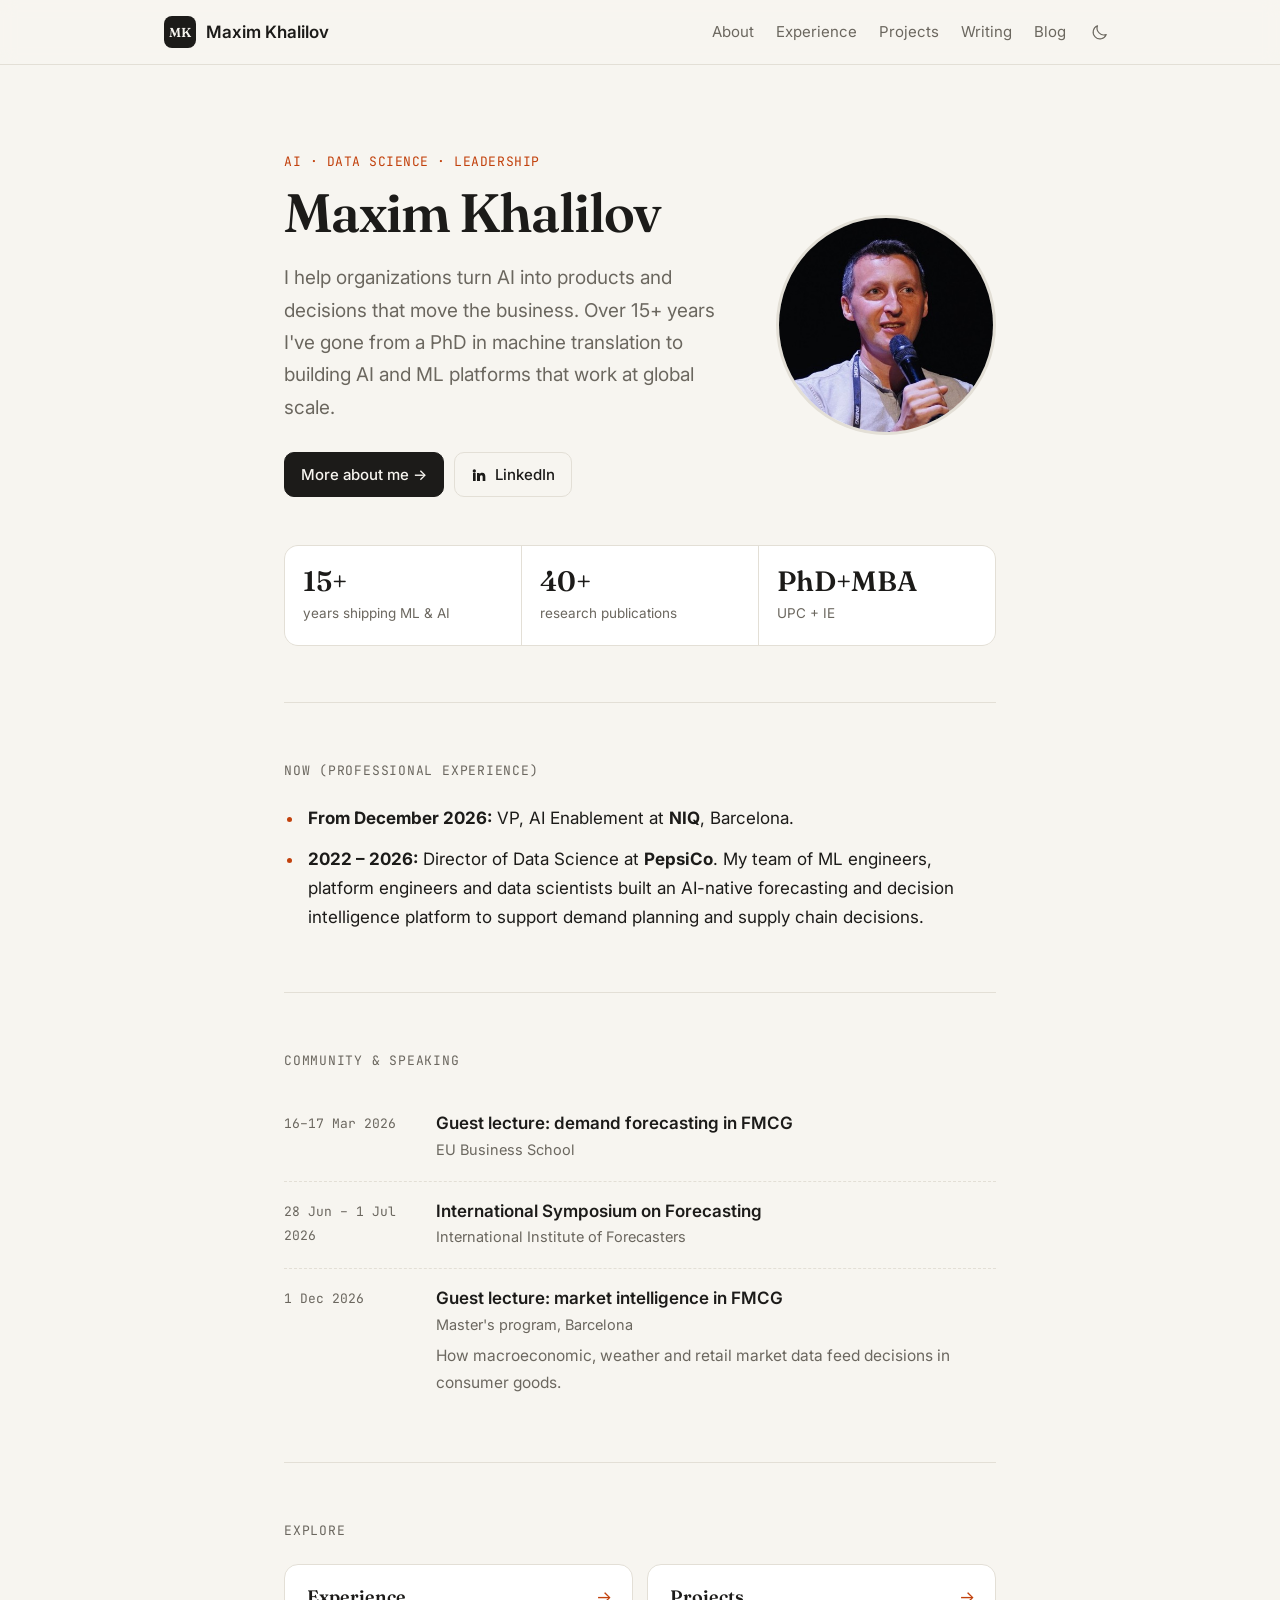
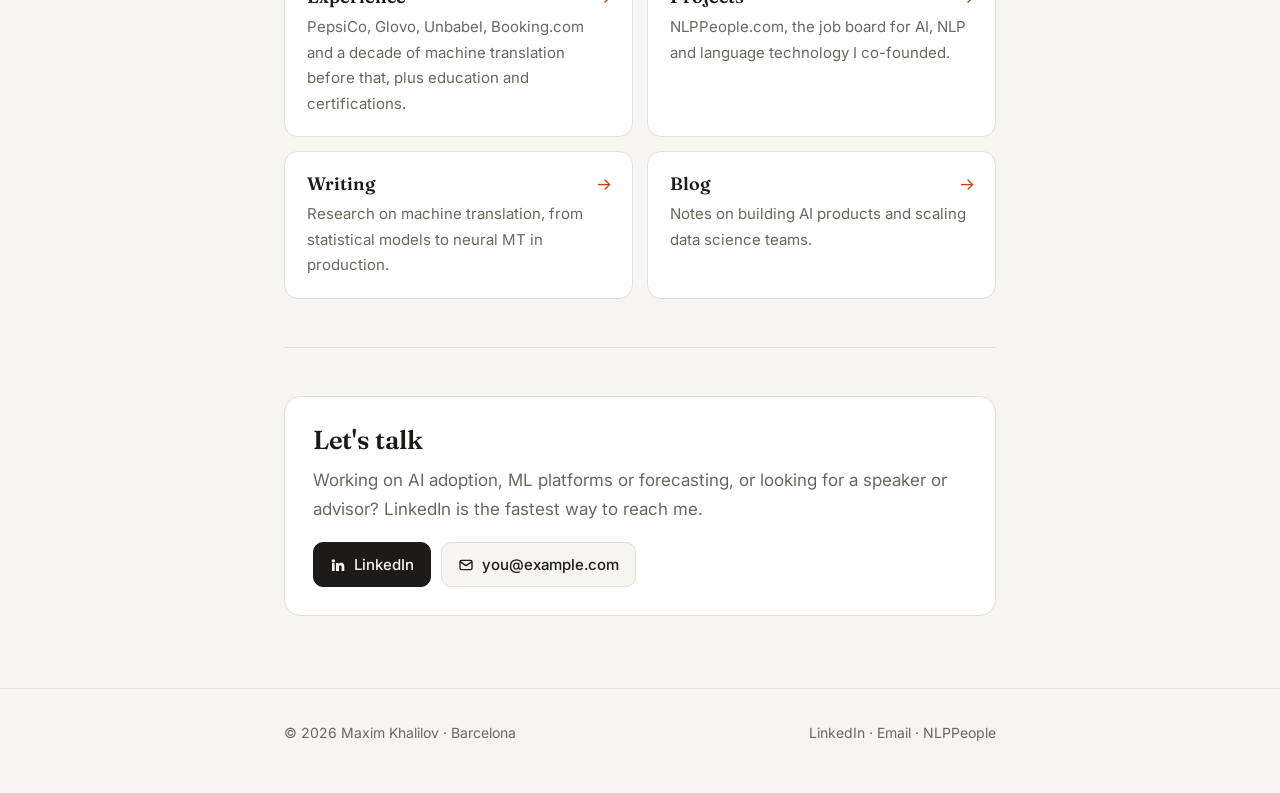
==== commit 6c909002: "Home: tighten hero sentence Co-Authored-By: Claude Opus 5.5 <noreply@anthropic.com>" ====
--- a/index.html
+++ b/index.html
@@ -31,7 +31,7 @@
   <div>
   <div class="eyebrow">AI · Data Science · Leadership</div>
   <h1>Maxim Khalilov</h1>
-  <p class="lede">I help organizations turn machine learning into products and decisions that people rely on every day. Over 15+ years I've gone from a PhD in machine translation to building AI and ML platforms that work at global scale.</p>
+  <p class="lede">I help organizations turn AI into products and decisions that move the business. Over 15+ years I've gone from a PhD in machine translation to building AI and ML platforms that work at global scale.</p>
   <div class="links" style="margin-top:28px">
     <a class="btn primary" href="about.html">More about me →</a>
     <a class="btn" href="https://www.linkedin.com/in/maximkhalilov/"><svg viewBox="0 0 24 24" fill="currentColor"><path d="M4.98 3.5a2.5 2.5 0 1 1 0 5 2.5 2.5 0 0 1 0-5zM3 9h4v12H3zM9 9h3.8v1.7h.1c.5-1 1.8-2 3.8-2 4 0 4.8 2.6 4.8 6V21h-4v-5.5c0-1.3 0-3-1.9-3s-2.1 1.4-2.1 2.9V21H9z"/></svg>LinkedIn</a>
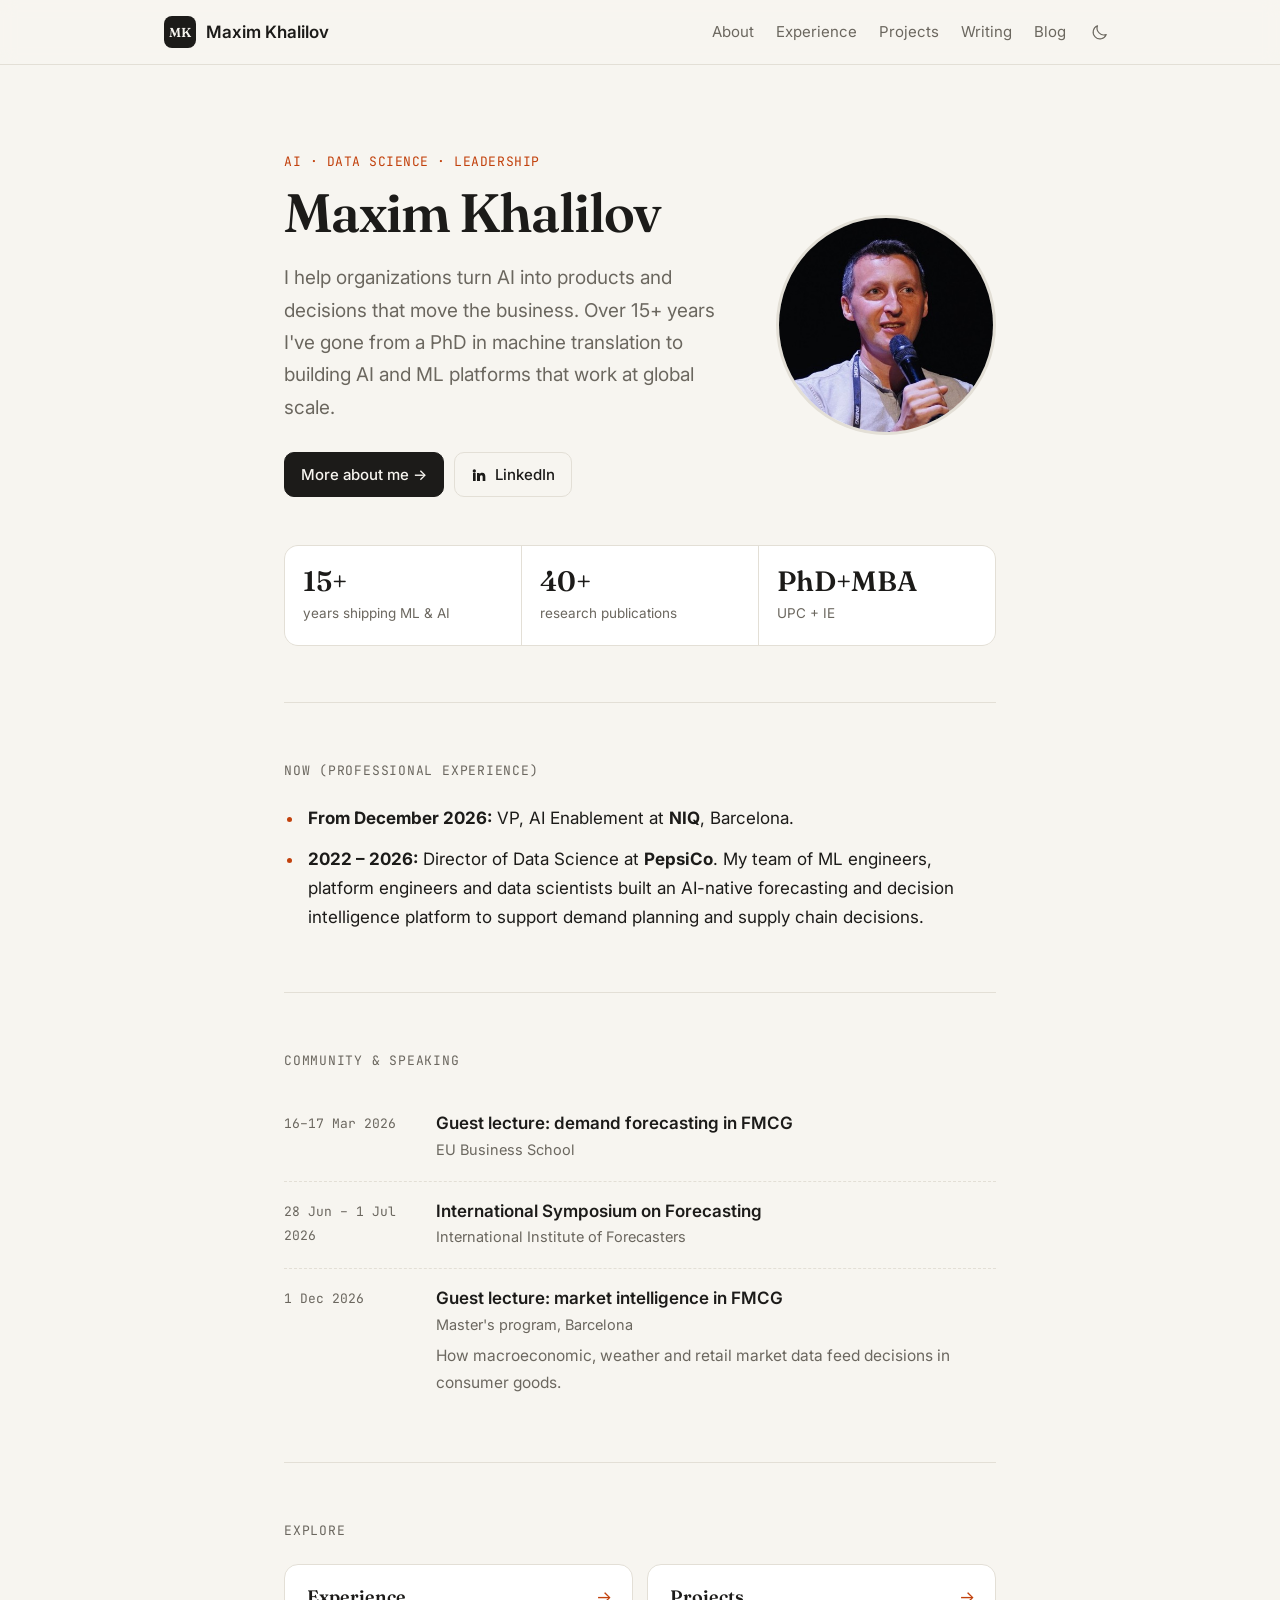
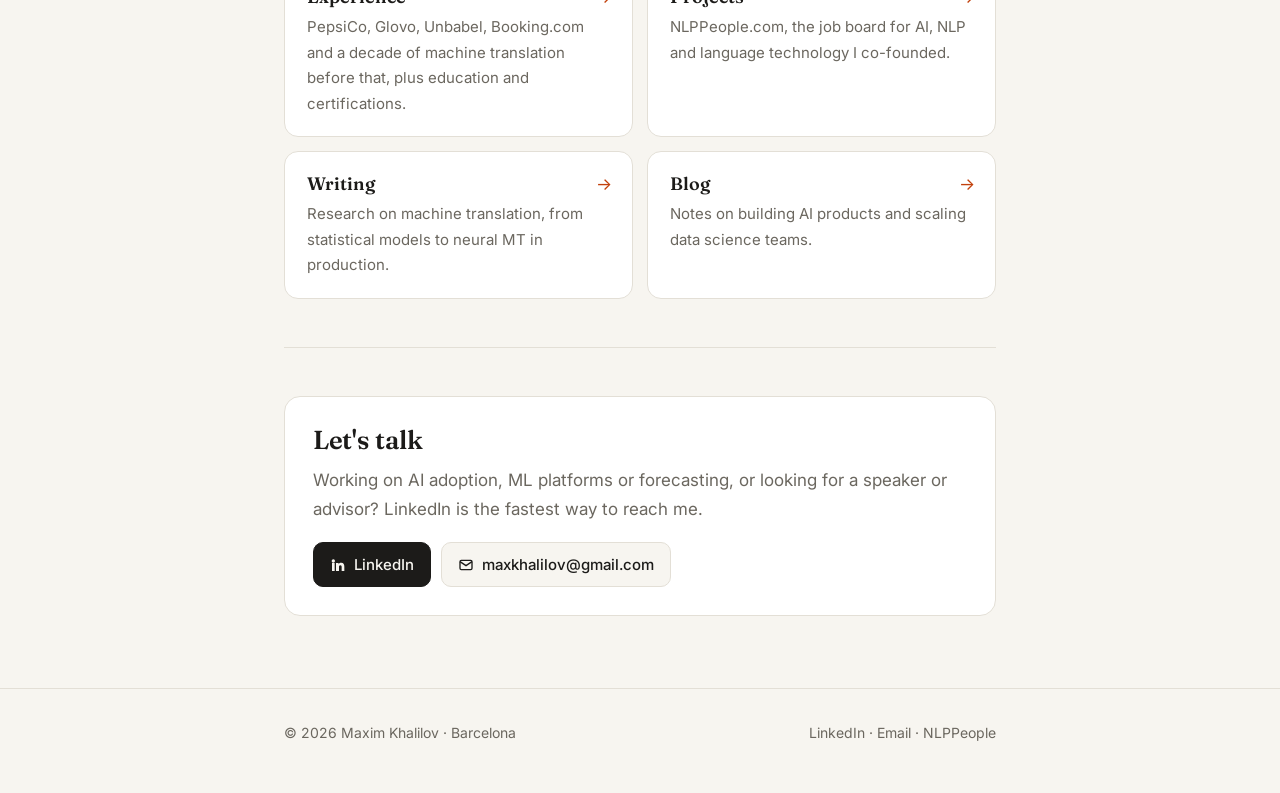
==== commit 223190a9: "Replace placeholder email with real address Co-Authored-By: Claude Opus 5.5 <noreply@anthropic.com>" ====
--- a/index.html
+++ b/index.html
@@ -74,7 +74,7 @@
     <p>Working on AI adoption, ML platforms or forecasting, or looking for a speaker or advisor? LinkedIn is the fastest way to reach me.</p>
     <div class="links">
       <a class="btn primary" href="https://www.linkedin.com/in/maximkhalilov/"><svg viewBox="0 0 24 24" fill="currentColor"><path d="M4.98 3.5a2.5 2.5 0 1 1 0 5 2.5 2.5 0 0 1 0-5zM3 9h4v12H3zM9 9h3.8v1.7h.1c.5-1 1.8-2 3.8-2 4 0 4.8 2.6 4.8 6V21h-4v-5.5c0-1.3 0-3-1.9-3s-2.1 1.4-2.1 2.9V21H9z"/></svg>LinkedIn</a>
-      <a class="btn" href="mailto:you@example.com"><svg viewBox="0 0 24 24" fill="none" stroke="currentColor" stroke-width="2"><rect x="3" y="5" width="18" height="14" rx="2"/><path d="m3 7 9 6 9-6"/></svg>you@example.com</a>
+      <a class="btn" href="mailto:maxkhalilov@gmail.com"><svg viewBox="0 0 24 24" fill="none" stroke="currentColor" stroke-width="2"><rect x="3" y="5" width="18" height="14" rx="2"/><path d="m3 7 9 6 9-6"/></svg>maxkhalilov@gmail.com</a>
     </div>
   </div>
 </section>
@@ -83,7 +83,7 @@
 <footer>
   <div class="wrap foot">
     <span>© 2026 Maxim Khalilov · Barcelona</span>
-    <span><a href="https://www.linkedin.com/in/maximkhalilov/">LinkedIn</a> · <a href="mailto:you@example.com">Email</a> · <a href="https://www.nlppeople.com/">NLPPeople</a></span>
+    <span><a href="https://www.linkedin.com/in/maximkhalilov/">LinkedIn</a> · <a href="mailto:maxkhalilov@gmail.com">Email</a> · <a href="https://www.nlppeople.com/">NLPPeople</a></span>
   </div>
 </footer>
 <script src="theme.js"></script>
